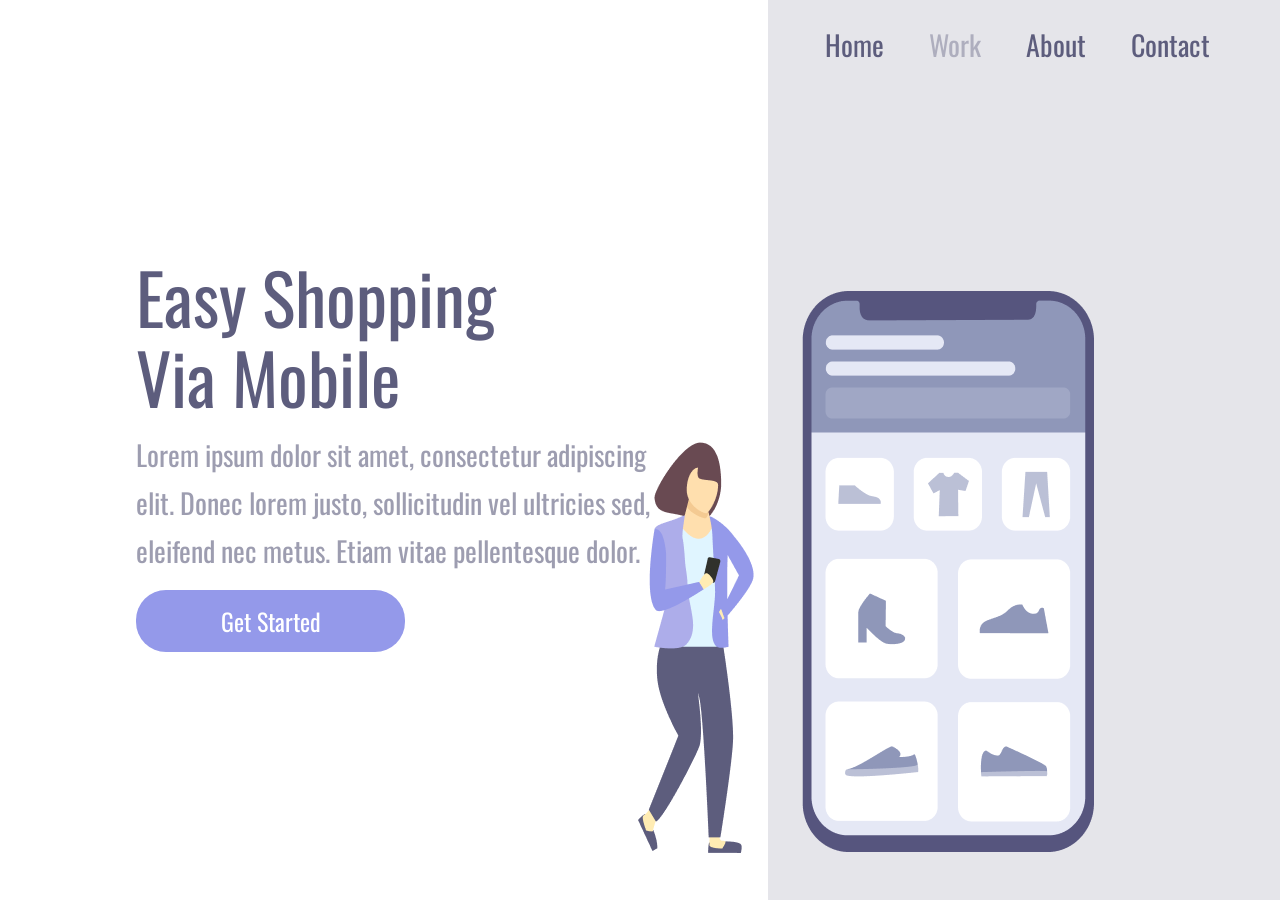
==== CSS/Parte 2/9 - Projeto1.html @ 844eed8a "Primeiro Commit - Projeto1" ====
<!DOCTYPE html>
<html lang="pt-br">

<head>
  <meta charset="UTF-8">
  <meta http-equiv="X-UA-Compatible" content="IE=edge">
  <meta name="viewport" content="width=device-width, initial-scale=1.0">
  <link rel="preconnect" href="https://fonts.googleapis.com">
  <link rel="preconnect" href="https://fonts.gstatic.com" crossorigin>
  <link href="https://fonts.googleapis.com/css2?family=Oswald&family=Poppins:wght@400;500;700&display=swap"
    rel="stylesheet">
  <link rel="stylesheet" href="./9 - Projeto1.css">
  <title>Projeto1 modificado</title>
</head>

<body>
  <div class="wrapper">
    <section class="container-left">
      <h1>Easy Shopping Via Mobile</h1>
      <p>Lorem ipsum dolor sit amet, consectetur adipiscing
        elit. Donec lorem justo, sollicitudin vel ultricies sed,
        eleifend nec metus. Etiam vitae pellentesque dolor.</p>
      <button>Get Started</button>
    </section>

    <section class="container-right">
      <header>
        <a>Home</a>
        <a>Work</a>
        <a>About</a>
        <a>Contact</a>
      </header>
      <img alt="girl-cellphone" src="./assets/girl-cellphone.png">
    </section>
  </div>
</body>

</html>
---- CSS/Parte 2/9 - Projeto1.css ----
* {
  margin: 0;
  padding: 0;
  box-sizing: border-box;
  font-family: 'Oswald', sans-serif;
  font-weight: 400;
  color: #5D5D7D;
}

.wrapper {
  height: 100vh;
  width: 100vw;
}

.container-left {
  display: inline-block;
  width: 60%;
  padding-left: 136px;
  margin-top: 20%;
}

.container-right {
  display: inline-block;
  background-color: rgba(93, 93, 125, 0.16);
  height: 100vh;
  width: 40%;
  position: absolute;
}

img {
  position: relative;
  top: 25%;
  right: 130px;
}

h1 {
  font-size: 70px;
  line-height: 80px;
  width: 368px;
}

p {
  font-size: 28px;
  line-height: 48px;
  opacity: 60%;
  margin: 15px 0px;
  width: 540px;
}

button {
  background: #9499EA;
  width: 269px;
  height: 62px;
  box-shadow: 0px, 10px, 24px rgba(148, 153, 234, 0.1);
  border: none;
  border-radius: 30px;
  font-size: 24px;
  line-height: 36px;
  text-align: center;
  color: white;
  cursor: pointer;
}

button:hover {
  opacity: 0.8;
}

button:active {
  opacity: 0.5;
}

a {
  font-size: 28px;
  line-height: 41.5px;
  margin-right: 41px;
  cursor: pointer;
}

a:nth-child(2) {
  opacity: 0.4;
}

a:hover {
  opacity: 0.4;
}

a:active {
  opacity: 0.8;
}

header {
  margin: 24px 0 0 57px;
}

@media screen and (max-width: 900px) {
  .container-left {
    width: 100%;
    height: 50%;
    padding: 0;
    margin: 0;
  }

  .container-right {
    display: block;
    height: auto;
    width: 100%;
    position: static;
    padding: 40px;
  }

  img {
    position: static;
    max-width: 90%;
  }

  header {
    display: none;
  }

  h1 {
    font-size: 36px;
    line-height: 52px;
    width: auto;
    margin: 58px 50px 0 50px;
    text-align: center;
  }

  p {
    margin: 15px 40px;
    width: auto;
    text-align: center;
    font-size: 14px;
    line-height: 24px;
  }

  button {
    display: block;
    margin: 0 auto;
  }
}

@media screen and (max-width: 330px) {
  .container-left {
    height: 70%;
  }
}
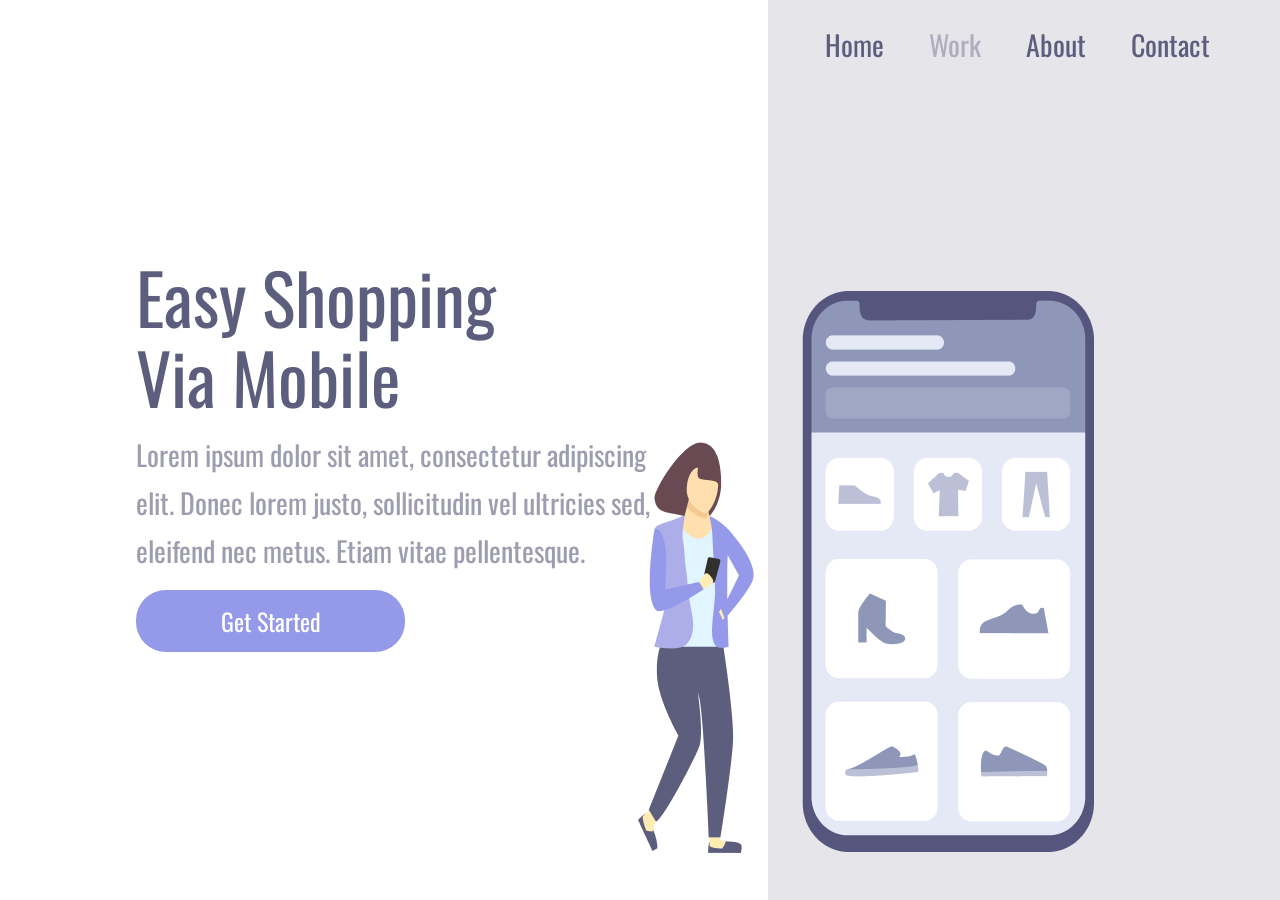
==== commit 606438a8: "Alteração no opacity css e alteração no lorem html." ====
--- a/CSS/Parte 2/9 - Projeto1.html
+++ b/CSS/Parte 2/9 - Projeto1.html
@@ -19,7 +19,7 @@
       <h1>Easy Shopping Via Mobile</h1>
       <p>Lorem ipsum dolor sit amet, consectetur adipiscing
         elit. Donec lorem justo, sollicitudin vel ultricies sed,
-        eleifend nec metus. Etiam vitae pellentesque dolor.</p>
+        eleifend nec metus. Etiam vitae pellentesque.</p>
       <button>Get Started</button>
     </section>
 
--- a/CSS/Parte 2/9 - Projeto1.css
+++ b/CSS/Parte 2/9 - Projeto1.css
@@ -62,7 +62,7 @@
 }
 
 button:hover {
-  opacity: 0.8;
+  opacity: 0.9;
 }
 
 button:active {
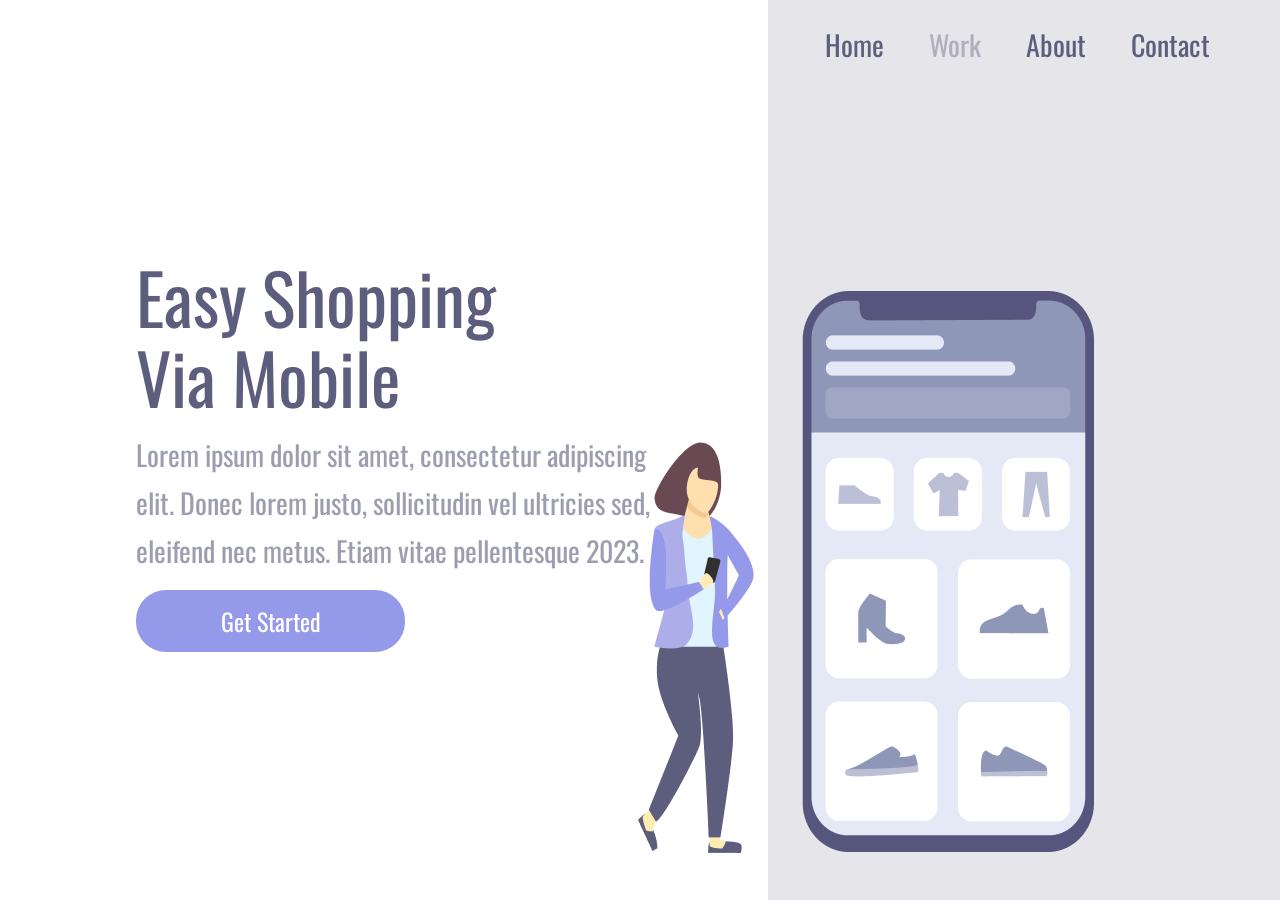
==== commit 6eb03e0d: "Nova alteração no opacity e lorem." ====
--- a/CSS/Parte 2/9 - Projeto1.html
+++ b/CSS/Parte 2/9 - Projeto1.html
@@ -19,7 +19,7 @@
       <h1>Easy Shopping Via Mobile</h1>
       <p>Lorem ipsum dolor sit amet, consectetur adipiscing
         elit. Donec lorem justo, sollicitudin vel ultricies sed,
-        eleifend nec metus. Etiam vitae pellentesque.</p>
+        eleifend nec metus. Etiam vitae pellentesque 2023.</p>
       <button>Get Started</button>
     </section>
 
--- a/CSS/Parte 2/9 - Projeto1.css
+++ b/CSS/Parte 2/9 - Projeto1.css
@@ -81,7 +81,7 @@
 }
 
 a:hover {
-  opacity: 0.4;
+  opacity: 0.5;
 }
 
 a:active {
